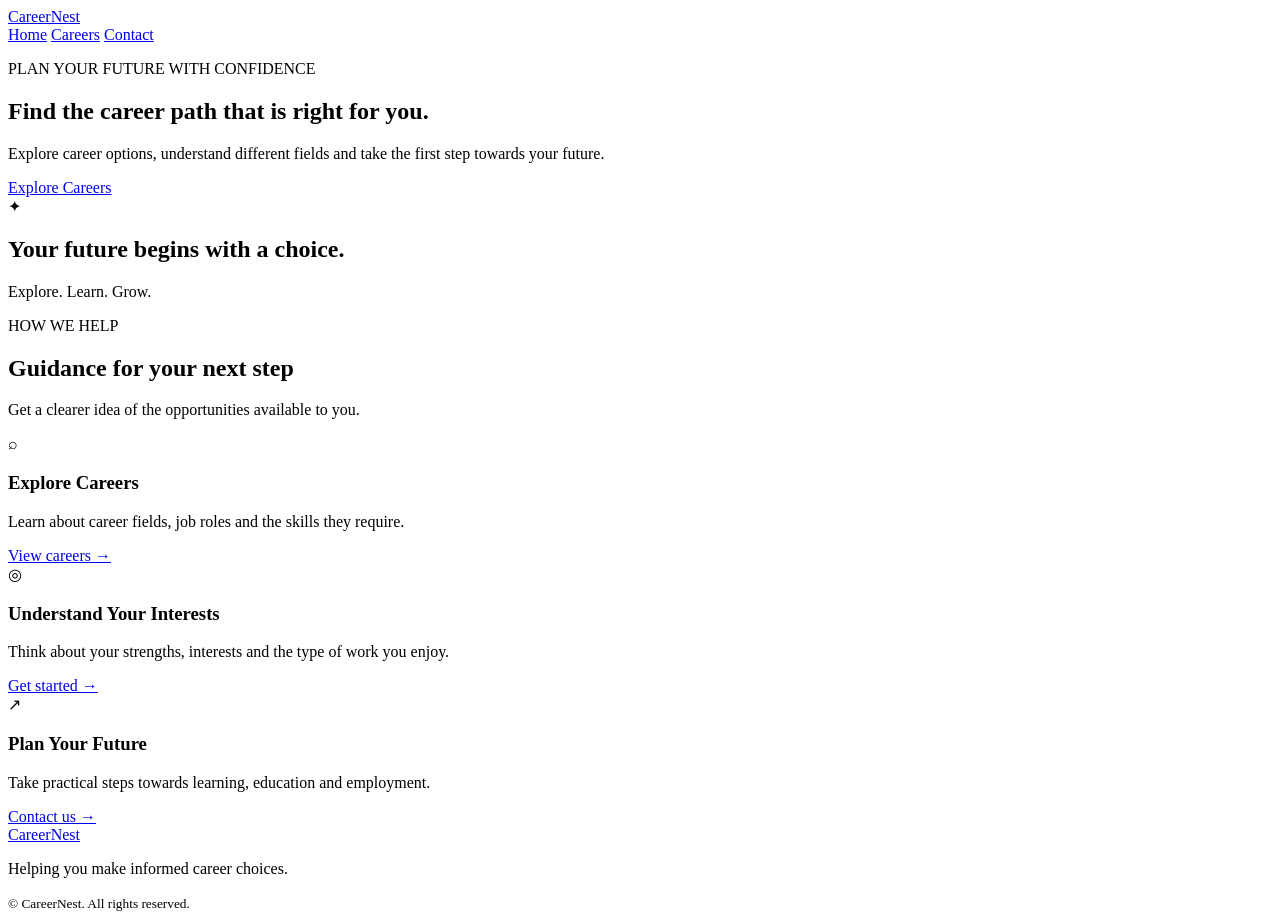
==== index.html @ 71d76528 "Add CareerNest website" ====
<!DOCTYPE html>
<html lang="en">
<head>
  <meta charset="UTF-8">
  <meta name="viewport" content="width=device-width, initial-scale=1.0">
  <title>CareerNest | Home</title>
  <link rel="stylesheet" href="css/style.css">
</head>
<body>
  <header class="header">
    <a class="logo" href="index.html">CareerNest</a>
    <nav>
      <a class="active" href="index.html">Home</a>
      <a href="careers.html">Careers</a>
      <a href="contact.html">Contact</a>
    </nav>
  </header>

  <main>
    <section class="hero">
      <div class="hero-content">
        <p class="tagline">PLAN YOUR FUTURE WITH CONFIDENCE</p>
        <h1>Find the career path that is <span>right for you.</span></h1>
        <p>Explore career options, understand different fields and take the first step towards your future.</p>
        <a class="button" href="careers.html">Explore Careers</a>
      </div>
      <div class="hero-card">
        <div class="circle">✦</div>
        <h2>Your future begins with a choice.</h2>
        <p>Explore. Learn. Grow.</p>
      </div>
    </section>

    <section class="section">
      <div class="section-title">
        <p class="tagline">HOW WE HELP</p>
        <h2>Guidance for your next step</h2>
        <p>Get a clearer idea of the opportunities available to you.</p>
      </div>
      <div class="cards">
        <article class="card">
          <div class="icon">⌕</div>
          <h3>Explore Careers</h3>
          <p>Learn about career fields, job roles and the skills they require.</p>
          <a href="careers.html">View careers →</a>
        </article>
        <article class="card">
          <div class="icon">◎</div>
          <h3>Understand Your Interests</h3>
          <p>Think about your strengths, interests and the type of work you enjoy.</p>
          <a href="careers.html">Get started →</a>
        </article>
        <article class="card">
          <div class="icon">↗</div>
          <h3>Plan Your Future</h3>
          <p>Take practical steps towards learning, education and employment.</p>
          <a href="contact.html">Contact us →</a>
        </article>
      </div>
    </section>
  </main>

  <footer>
    <a class="logo" href="index.html">CareerNest</a>
    <p>Helping you make informed career choices.</p>
    <small>© <span class="year"></span> CareerNest. All rights reserved.</small>
  </footer>
  <script src="js/script.js"></script>
</body>
</html>
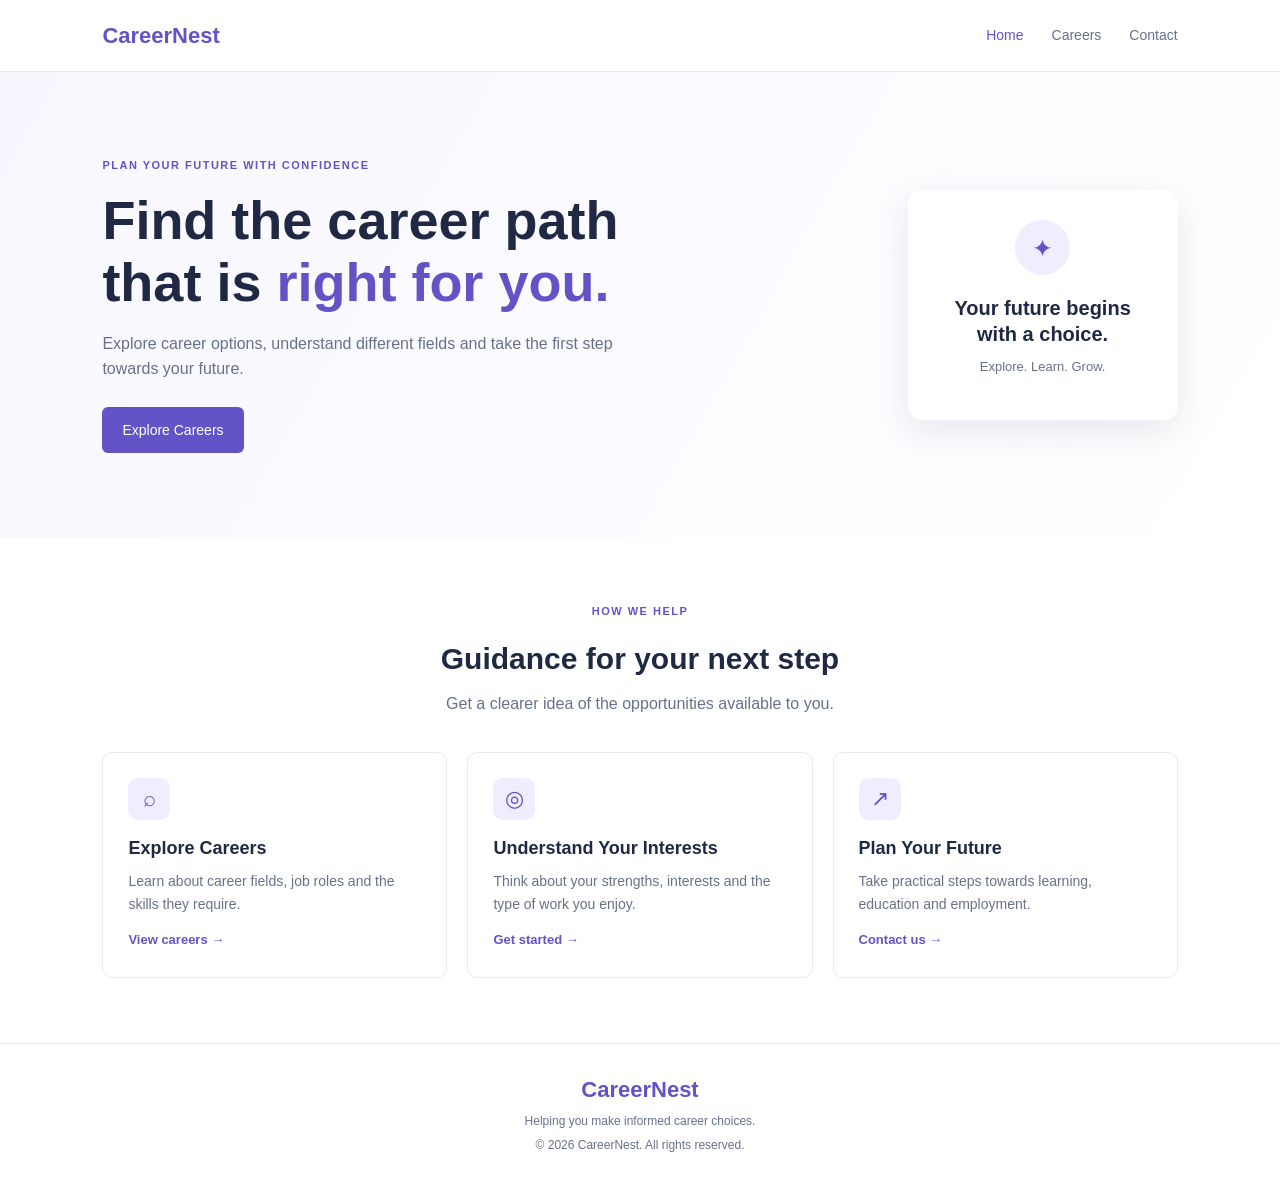
==== commit 4fde008d: "Update index.html" ====
--- a/index.html
+++ b/index.html
@@ -4,7 +4,7 @@
   <meta charset="UTF-8">
   <meta name="viewport" content="width=device-width, initial-scale=1.0">
   <title>CareerNest | Home</title>
-  <link rel="stylesheet" href="css/style.css">
+  <link rel="stylesheet" href="style.css">
 </head>
 <body>
   <header class="header">
@@ -65,6 +65,6 @@
     <p>Helping you make informed career choices.</p>
     <small>© <span class="year"></span> CareerNest. All rights reserved.</small>
   </footer>
-  <script src="js/script.js"></script>
+  <script src="script.js"></script>
 </body>
 </html>
--- a/style.css
+++ b/style.css
@@ -0,0 +1,353 @@
+* {
+  box-sizing: border-box;
+  margin: 0;
+  padding: 0;
+}
+
+:root {
+  --primary: #6254c7;
+  --primary-dark: #4d40ae;
+  --heading: #202943;
+  --text: #687187;
+  --light: #f7f7fc;
+  --border: #e8e8f0;
+}
+
+body {
+  font-family: Arial, Helvetica, sans-serif;
+  color: var(--heading);
+  line-height: 1.6;
+  background: #fff;
+}
+
+a {
+  text-decoration: none;
+  color: inherit;
+}
+
+.header {
+  min-height: 72px;
+  padding: 15px 8%;
+  display: flex;
+  justify-content: space-between;
+  align-items: center;
+  border-bottom: 1px solid var(--border);
+}
+
+.logo {
+  font-size: 22px;
+  font-weight: 700;
+  color: var(--primary);
+}
+
+nav {
+  display: flex;
+  gap: 28px;
+}
+
+nav a {
+  color: var(--text);
+  font-size: 14px;
+}
+
+nav a:hover,
+nav a.active {
+  color: var(--primary);
+}
+
+.hero {
+  padding: 85px 8%;
+  min-height: 440px;
+  display: flex;
+  justify-content: space-between;
+  align-items: center;
+  gap: 40px;
+  background: linear-gradient(120deg, #f8f7ff, #fff);
+}
+
+.hero-content {
+  max-width: 570px;
+}
+
+.tagline {
+  color: var(--primary);
+  font-size: 11px;
+  font-weight: 700;
+  letter-spacing: 1.5px;
+  margin-bottom: 14px;
+}
+
+h1 {
+  font-size: clamp(36px, 5vw, 54px);
+  line-height: 1.15;
+  margin-bottom: 18px;
+}
+
+h1 span,
+.page-heading h1 span {
+  color: var(--primary);
+}
+
+.hero-content > p:not(.tagline),
+.page-heading > p:not(.tagline) {
+  color: var(--text);
+  max-width: 540px;
+  margin-bottom: 25px;
+}
+
+.button {
+  display: inline-block;
+  background: var(--primary);
+  color: white;
+  border: 0;
+  border-radius: 6px;
+  padding: 12px 20px;
+  font-size: 14px;
+  cursor: pointer;
+}
+
+.button:hover {
+  background: var(--primary-dark);
+}
+
+.hero-card {
+  width: 270px;
+  min-height: 230px;
+  padding: 30px;
+  border-radius: 14px;
+  background: white;
+  box-shadow: 0 12px 35px rgba(40, 35, 90, 0.10);
+  text-align: center;
+}
+
+.circle {
+  width: 55px;
+  height: 55px;
+  display: grid;
+  place-items: center;
+  margin: 0 auto 20px;
+  border-radius: 50%;
+  background: #efedff;
+  color: var(--primary);
+  font-size: 25px;
+}
+
+.hero-card h2 {
+  font-size: 20px;
+  line-height: 1.3;
+  margin-bottom: 10px;
+}
+
+.hero-card p {
+  color: var(--text);
+  font-size: 13px;
+}
+
+.section {
+  padding: 65px 8%;
+}
+
+.section-title,
+.page-heading {
+  text-align: center;
+}
+
+.section-title h2 {
+  font-size: 30px;
+  margin-bottom: 8px;
+}
+
+.section-title > p:last-child {
+  color: var(--text);
+}
+
+.cards {
+  display: grid;
+  grid-template-columns: repeat(3, 1fr);
+  gap: 20px;
+  margin-top: 35px;
+}
+
+.card {
+  border: 1px solid var(--border);
+  border-radius: 10px;
+  padding: 25px;
+  background: white;
+}
+
+.card h3 {
+  font-size: 18px;
+  margin: 14px 0 8px;
+}
+
+.card p {
+  color: var(--text);
+  font-size: 14px;
+}
+
+.card a {
+  display: inline-block;
+  color: var(--primary);
+  font-weight: 700;
+  font-size: 13px;
+  margin-top: 15px;
+}
+
+.icon {
+  width: 42px;
+  height: 42px;
+  display: grid;
+  place-items: center;
+  border-radius: 10px;
+  background: #efedff;
+  color: var(--primary);
+  font-size: 22px;
+}
+
+.page-heading {
+  padding: 65px 20px 35px;
+  background: var(--light);
+}
+
+.page-heading h1 {
+  font-size: clamp(32px, 4vw, 45px);
+}
+
+.page-heading > p:not(.tagline) {
+  margin: 0 auto;
+}
+
+.career-section {
+  padding-top: 30px;
+}
+
+.filters {
+  display: flex;
+  gap: 12px;
+  max-width: 700px;
+  margin: 0 auto 25px;
+}
+
+.filters input,
+.filters select {
+  min-height: 43px;
+  border: 1px solid var(--border);
+  border-radius: 6px;
+  padding: 10px 12px;
+  background: white;
+}
+
+.filters input {
+  flex: 1;
+}
+
+.career-cards {
+  margin-top: 0;
+}
+
+.career .category {
+  color: var(--primary);
+  font-size: 12px;
+  font-weight: 700;
+  margin-top: 15px;
+}
+
+.no-results {
+  text-align: center;
+  color: var(--text);
+  margin: 30px;
+}
+
+.contact-section {
+  padding: 35px 20px 70px;
+}
+
+.contact-form {
+  max-width: 550px;
+  margin: auto;
+  display: grid;
+  gap: 10px;
+}
+
+.contact-form label {
+  font-size: 13px;
+  font-weight: 700;
+  margin-top: 8px;
+}
+
+.contact-form input,
+.contact-form select,
+.contact-form textarea {
+  width: 100%;
+  padding: 12px;
+  border: 1px solid var(--border);
+  border-radius: 6px;
+  font: inherit;
+  font-size: 14px;
+}
+
+.contact-form textarea {
+  resize: vertical;
+}
+
+.contact-form .button {
+  justify-self: start;
+  margin-top: 10px;
+}
+
+.form-message {
+  color: #23835f;
+  font-size: 13px;
+}
+
+footer {
+  padding: 28px 8%;
+  border-top: 1px solid var(--border);
+  text-align: center;
+}
+
+footer p,
+footer small {
+  display: block;
+  color: var(--text);
+  font-size: 12px;
+  margin-top: 5px;
+}
+
+@media (max-width: 700px) {
+  .header {
+    padding: 15px 5%;
+    flex-wrap: wrap;
+    gap: 12px;
+  }
+
+  nav {
+    gap: 16px;
+  }
+
+  nav a {
+    font-size: 12px;
+  }
+
+  .hero {
+    padding: 55px 7%;
+    flex-direction: column;
+    align-items: flex-start;
+  }
+
+  .hero-card {
+    width: 100%;
+  }
+
+  .section {
+    padding: 50px 7%;
+  }
+
+  .cards {
+    grid-template-columns: 1fr;
+  }
+
+  .filters {
+    flex-direction: column;
+  }
+}
